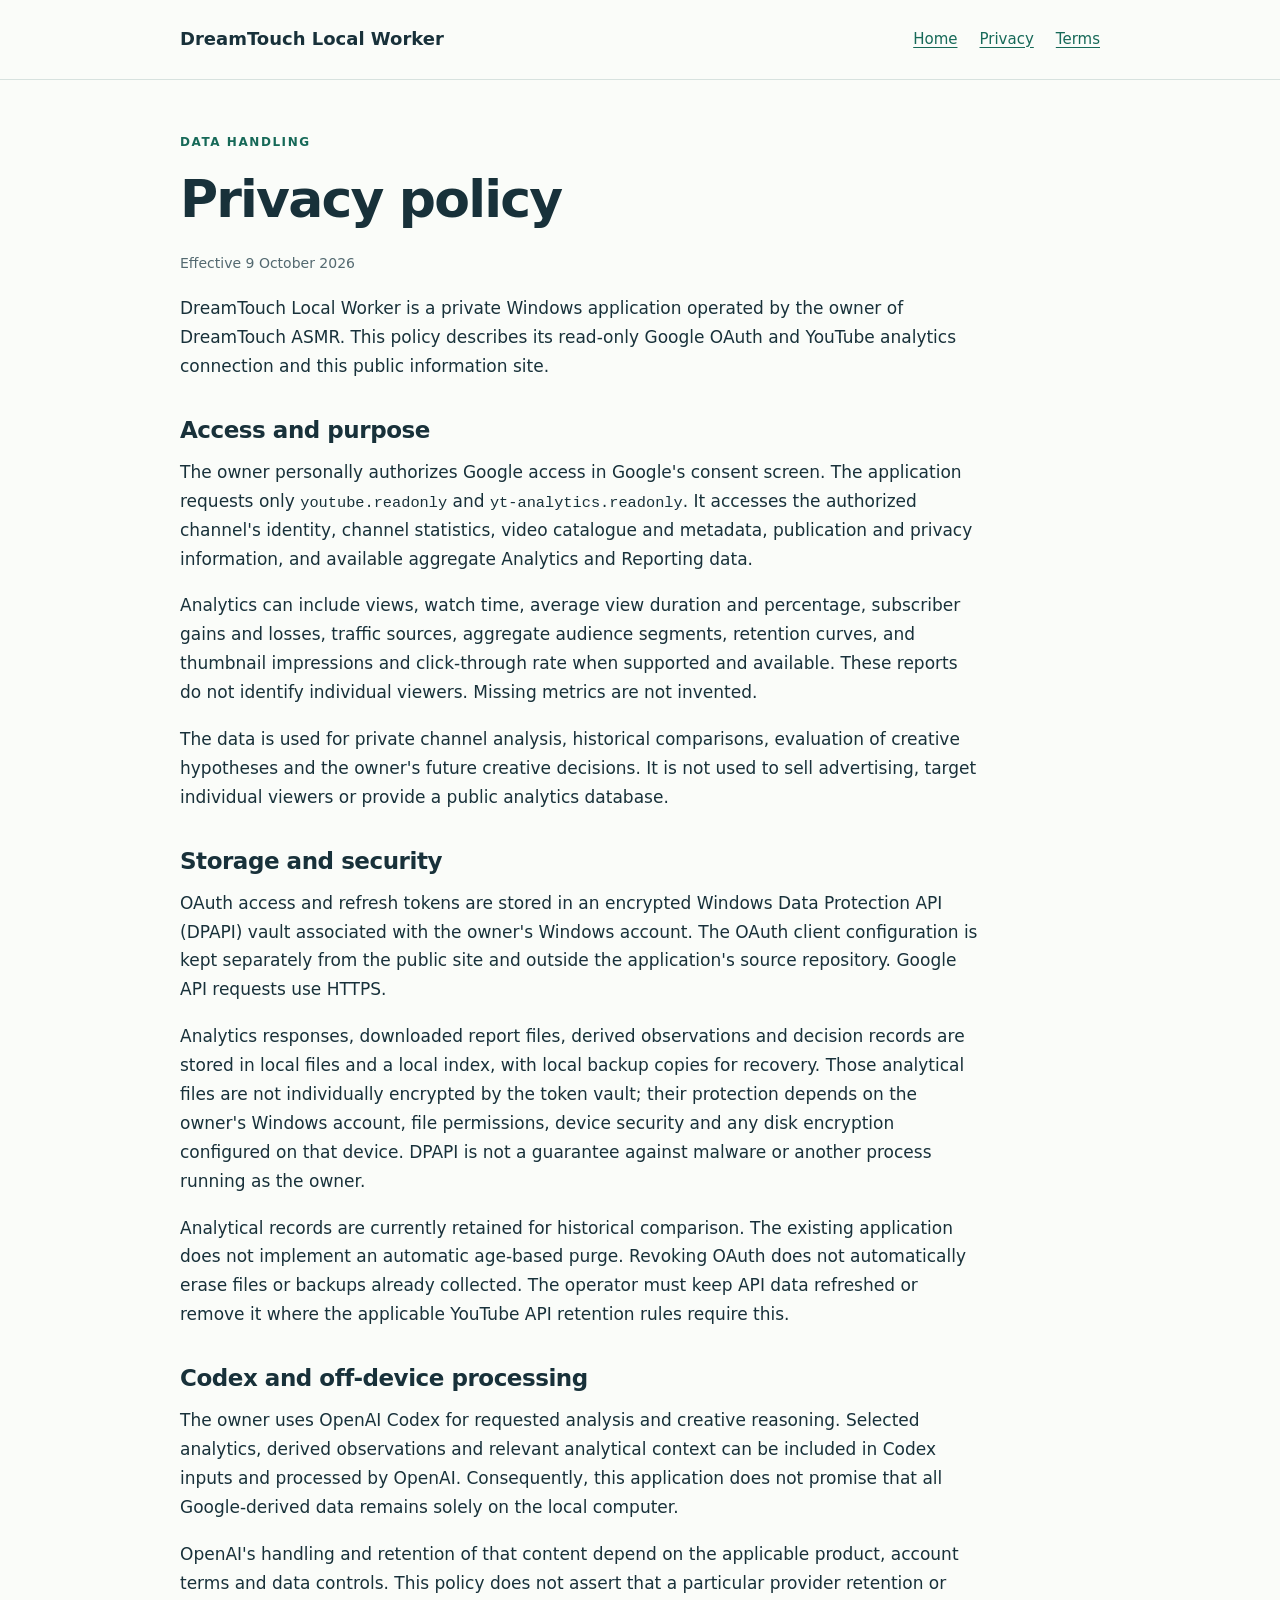
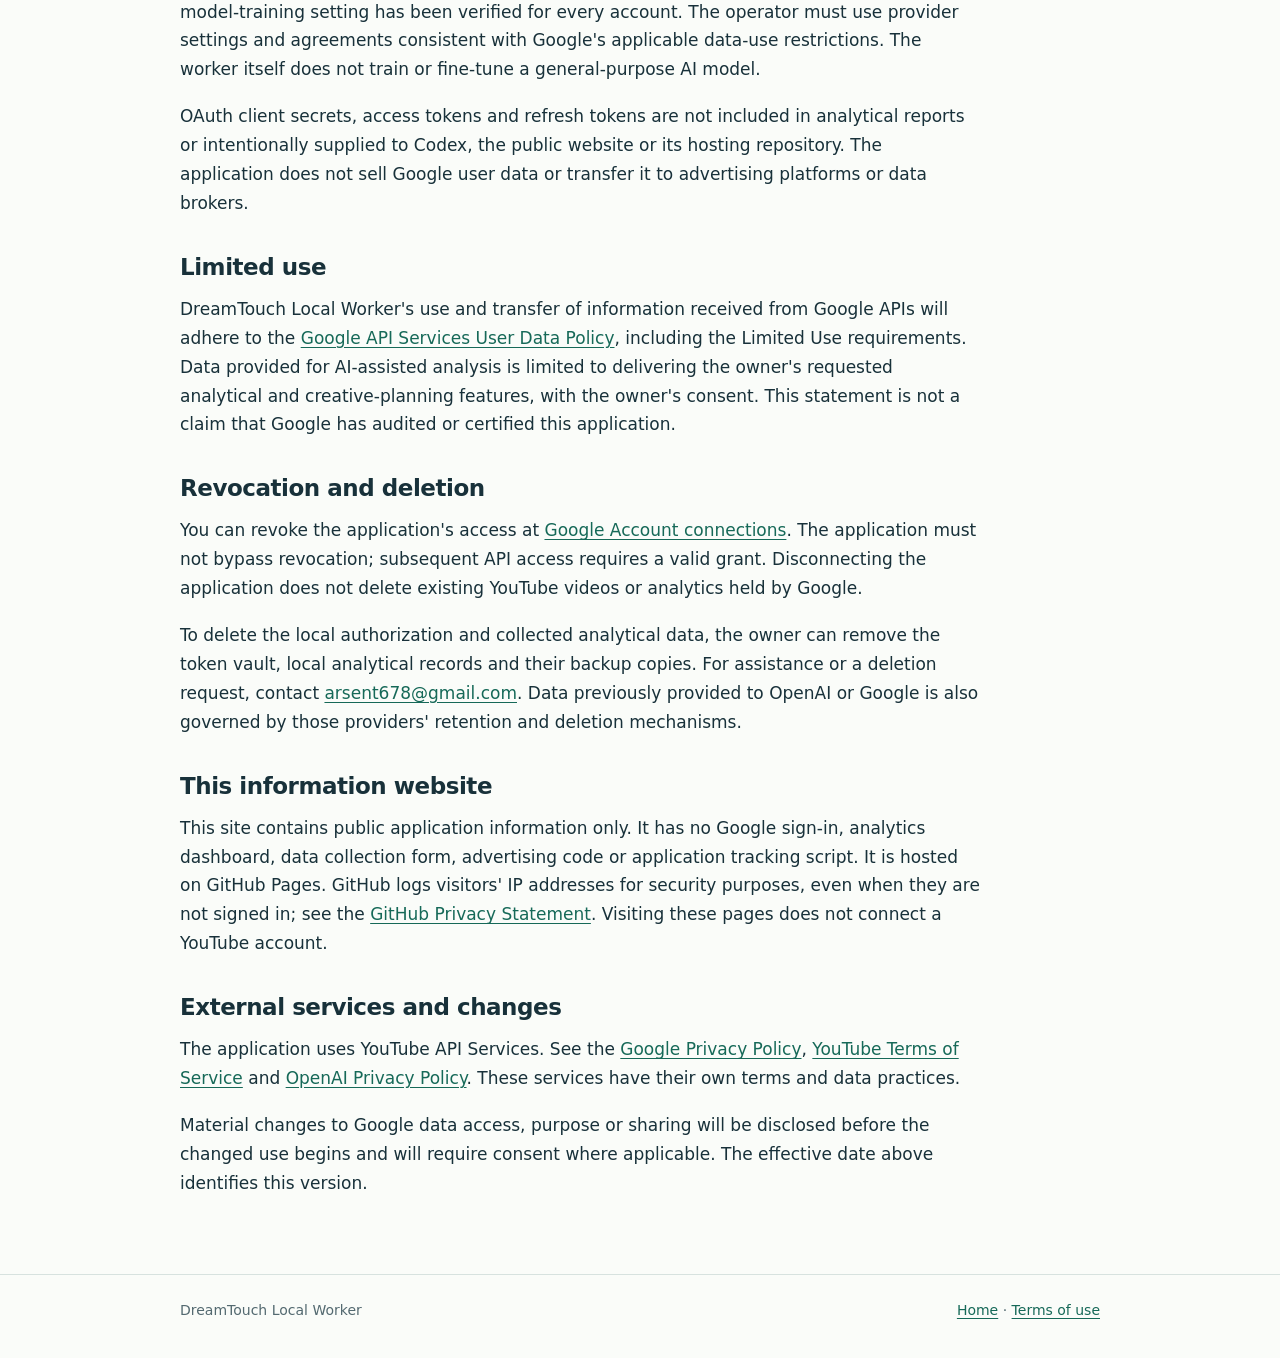
==== privacy.html @ a38a28b6 "Publish DreamTouch Local Worker information pages" ====
<!doctype html>
<html lang="en">
<head>
  <meta charset="utf-8"><meta name="viewport" content="width=device-width, initial-scale=1">
  <meta name="description" content="Privacy and data handling for the private DreamTouch Local Worker YouTube analytics connection.">
  <title>Privacy policy — DreamTouch Local Worker</title><link rel="stylesheet" href="styles.css">
</head>
<body>
<header><div class="wrap"><a class="brand" href="index.html">DreamTouch Local Worker</a><nav aria-label="Main navigation"><a href="index.html">Home</a><a href="privacy.html" aria-current="page">Privacy</a><a href="terms.html">Terms</a></nav></div></header>
<main class="wrap">
  <p class="eyebrow">Data handling</p><h1>Privacy policy</h1><p class="date">Effective 9 October 2026</p>
  <p>DreamTouch Local Worker is a private Windows application operated by the owner of DreamTouch ASMR. This policy describes its read-only Google OAuth and YouTube analytics connection and this public information site.</p>
  <h2>Access and purpose</h2>
  <p>The owner personally authorizes Google access in Google's consent screen. The application requests only <code>youtube.readonly</code> and <code>yt-analytics.readonly</code>. It accesses the authorized channel's identity, channel statistics, video catalogue and metadata, publication and privacy information, and available aggregate Analytics and Reporting data.</p>
  <p>Analytics can include views, watch time, average view duration and percentage, subscriber gains and losses, traffic sources, aggregate audience segments, retention curves, and thumbnail impressions and click-through rate when supported and available. These reports do not identify individual viewers. Missing metrics are not invented.</p>
  <p>The data is used for private channel analysis, historical comparisons, evaluation of creative hypotheses and the owner's future creative decisions. It is not used to sell advertising, target individual viewers or provide a public analytics database.</p>
  <h2>Storage and security</h2>
  <p>OAuth access and refresh tokens are stored in an encrypted Windows Data Protection API (DPAPI) vault associated with the owner's Windows account. The OAuth client configuration is kept separately from the public site and outside the application's source repository. Google API requests use HTTPS.</p>
  <p>Analytics responses, downloaded report files, derived observations and decision records are stored in local files and a local index, with local backup copies for recovery. Those analytical files are not individually encrypted by the token vault; their protection depends on the owner's Windows account, file permissions, device security and any disk encryption configured on that device. DPAPI is not a guarantee against malware or another process running as the owner.</p>
  <p>Analytical records are currently retained for historical comparison. The existing application does not implement an automatic age-based purge. Revoking OAuth does not automatically erase files or backups already collected. The operator must keep API data refreshed or remove it where the applicable YouTube API retention rules require this.</p>
  <h2>Codex and off-device processing</h2>
  <p>The owner uses OpenAI Codex for requested analysis and creative reasoning. Selected analytics, derived observations and relevant analytical context can be included in Codex inputs and processed by OpenAI. Consequently, this application does not promise that all Google-derived data remains solely on the local computer.</p>
  <p>OpenAI's handling and retention of that content depend on the applicable product, account terms and data controls. This policy does not assert that a particular provider retention or model-training setting has been verified for every account. The operator must use provider settings and agreements consistent with Google's applicable data-use restrictions. The worker itself does not train or fine-tune a general-purpose AI model.</p>
  <p>OAuth client secrets, access tokens and refresh tokens are not included in analytical reports or intentionally supplied to Codex, the public website or its hosting repository. The application does not sell Google user data or transfer it to advertising platforms or data brokers.</p>
  <h2>Limited use</h2>
  <p>DreamTouch Local Worker's use and transfer of information received from Google APIs will adhere to the <a href="https://developers.google.com/terms/api-services-user-data-policy">Google API Services User Data Policy</a>, including the Limited Use requirements. Data provided for AI-assisted analysis is limited to delivering the owner's requested analytical and creative-planning features, with the owner's consent. This statement is not a claim that Google has audited or certified this application.</p>
  <h2>Revocation and deletion</h2>
  <p>You can revoke the application's access at <a href="https://myaccount.google.com/connections">Google Account connections</a>. The application must not bypass revocation; subsequent API access requires a valid grant. Disconnecting the application does not delete existing YouTube videos or analytics held by Google.</p>
  <p>To delete the local authorization and collected analytical data, the owner can remove the token vault, local analytical records and their backup copies. For assistance or a deletion request, contact <a href="mailto:arsent678@gmail.com">arsent678@gmail.com</a>. Data previously provided to OpenAI or Google is also governed by those providers' retention and deletion mechanisms.</p>
  <h2>This information website</h2>
  <p>This site contains public application information only. It has no Google sign-in, analytics dashboard, data collection form, advertising code or application tracking script. It is hosted on GitHub Pages. GitHub logs visitors' IP addresses for security purposes, even when they are not signed in; see the <a href="https://docs.github.com/en/site-policy/privacy-policies/github-general-privacy-statement">GitHub Privacy Statement</a>. Visiting these pages does not connect a YouTube account.</p>
  <h2>External services and changes</h2>
  <p>The application uses YouTube API Services. See the <a href="https://policies.google.com/privacy">Google Privacy Policy</a>, <a href="https://www.youtube.com/t/terms">YouTube Terms of Service</a> and <a href="https://openai.com/policies/privacy-policy/">OpenAI Privacy Policy</a>. These services have their own terms and data practices.</p>
  <p>Material changes to Google data access, purpose or sharing will be disclosed before the changed use begins and will require consent where applicable. The effective date above identifies this version.</p>
</main>
<footer><div class="wrap"><span>DreamTouch Local Worker</span><span><a href="index.html">Home</a> · <a href="terms.html">Terms of use</a></span></div></footer>
</body>
</html>
---- styles.css ----
:root { color-scheme: light; --ink: #18313a; --muted: #536970; --line: #d7e2df; --accent: #166958; --paper: #fafcf9; }
* { box-sizing: border-box; }
body { margin: 0; background: var(--paper); color: var(--ink); font: 17px/1.7 system-ui, -apple-system, BlinkMacSystemFont, "Segoe UI", sans-serif; }
a { color: var(--accent); text-underline-offset: .2em; }
a:hover { color: #0b483c; }
a:focus-visible { outline: 3px solid #e0a04c; outline-offset: 4px; }
.wrap { width: min(920px, calc(100% - 44px)); margin: auto; }
header { border-bottom: 1px solid var(--line); padding: 24px 0; }
header .wrap { display: flex; flex-wrap: wrap; justify-content: space-between; align-items: center; gap: 16px; }
.brand { color: var(--ink); font-size: 18px; font-weight: 700; text-decoration: none; }
nav { display: flex; flex-wrap: wrap; gap: 22px; }
nav a { font-size: 15px; }
main { padding: 52px 0 58px; }
.eyebrow { color: var(--accent); font-size: 12px; font-weight: 700; letter-spacing: .13em; text-transform: uppercase; }
h1 { font-size: clamp(34px, 5vw, 52px); line-height: 1.12; letter-spacing: -.035em; margin: 14px 0 24px; max-width: 760px; }
h2 { font-size: 23px; line-height: 1.35; letter-spacing: -.02em; margin: 34px 0 12px; }
p { margin: 0 0 18px; max-width: 800px; }
.lead { font-size: 21px; line-height: 1.55; max-width: 760px; }
.note { padding: 22px 26px; border-left: 4px solid var(--accent); background: #edf4ef; margin: 30px 0; }
.note p:last-child { margin-bottom: 0; }
.facts { display: grid; grid-template-columns: 1fr 1fr; gap: 28px; margin: 34px 0; }
.facts section { border-top: 1px solid var(--line); padding-top: 16px; }
.facts h2 { margin: 0 0 10px; }
li { margin: 8px 0; }
code { font-size: .9em; overflow-wrap: anywhere; }
.date, footer { color: var(--muted); font-size: 14px; }
footer { border-top: 1px solid var(--line); padding: 24px 0 36px; }
footer .wrap { display: flex; flex-wrap: wrap; gap: 10px 24px; justify-content: space-between; }
@media (max-width: 600px) { .wrap { width: calc(100% - 32px); } main { padding-top: 34px; } .facts { grid-template-columns: 1fr; gap: 18px; } .lead { font-size: 19px; } }
@media print { body { background: white; font-size: 11pt; } header, footer { padding: 10px 0; } main { padding: 20px 0; } h1 { font-size: 28pt; } }
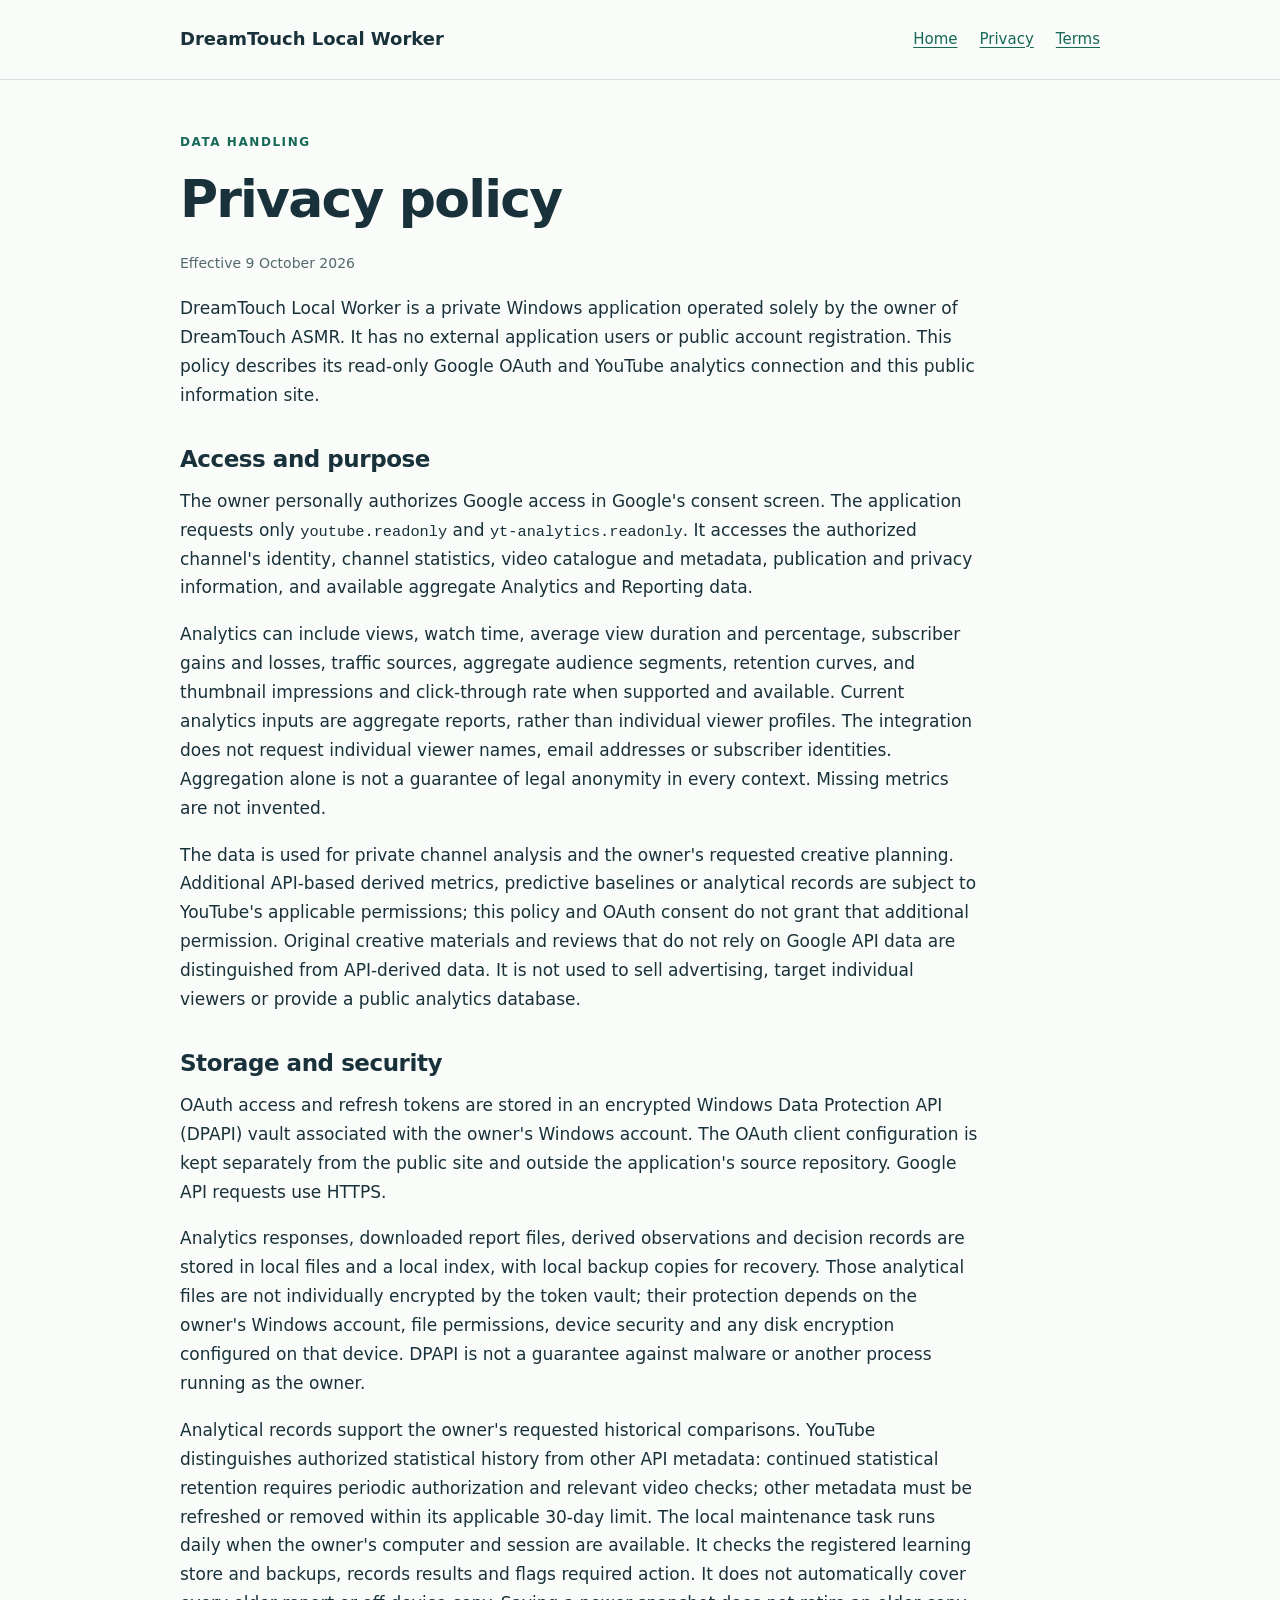
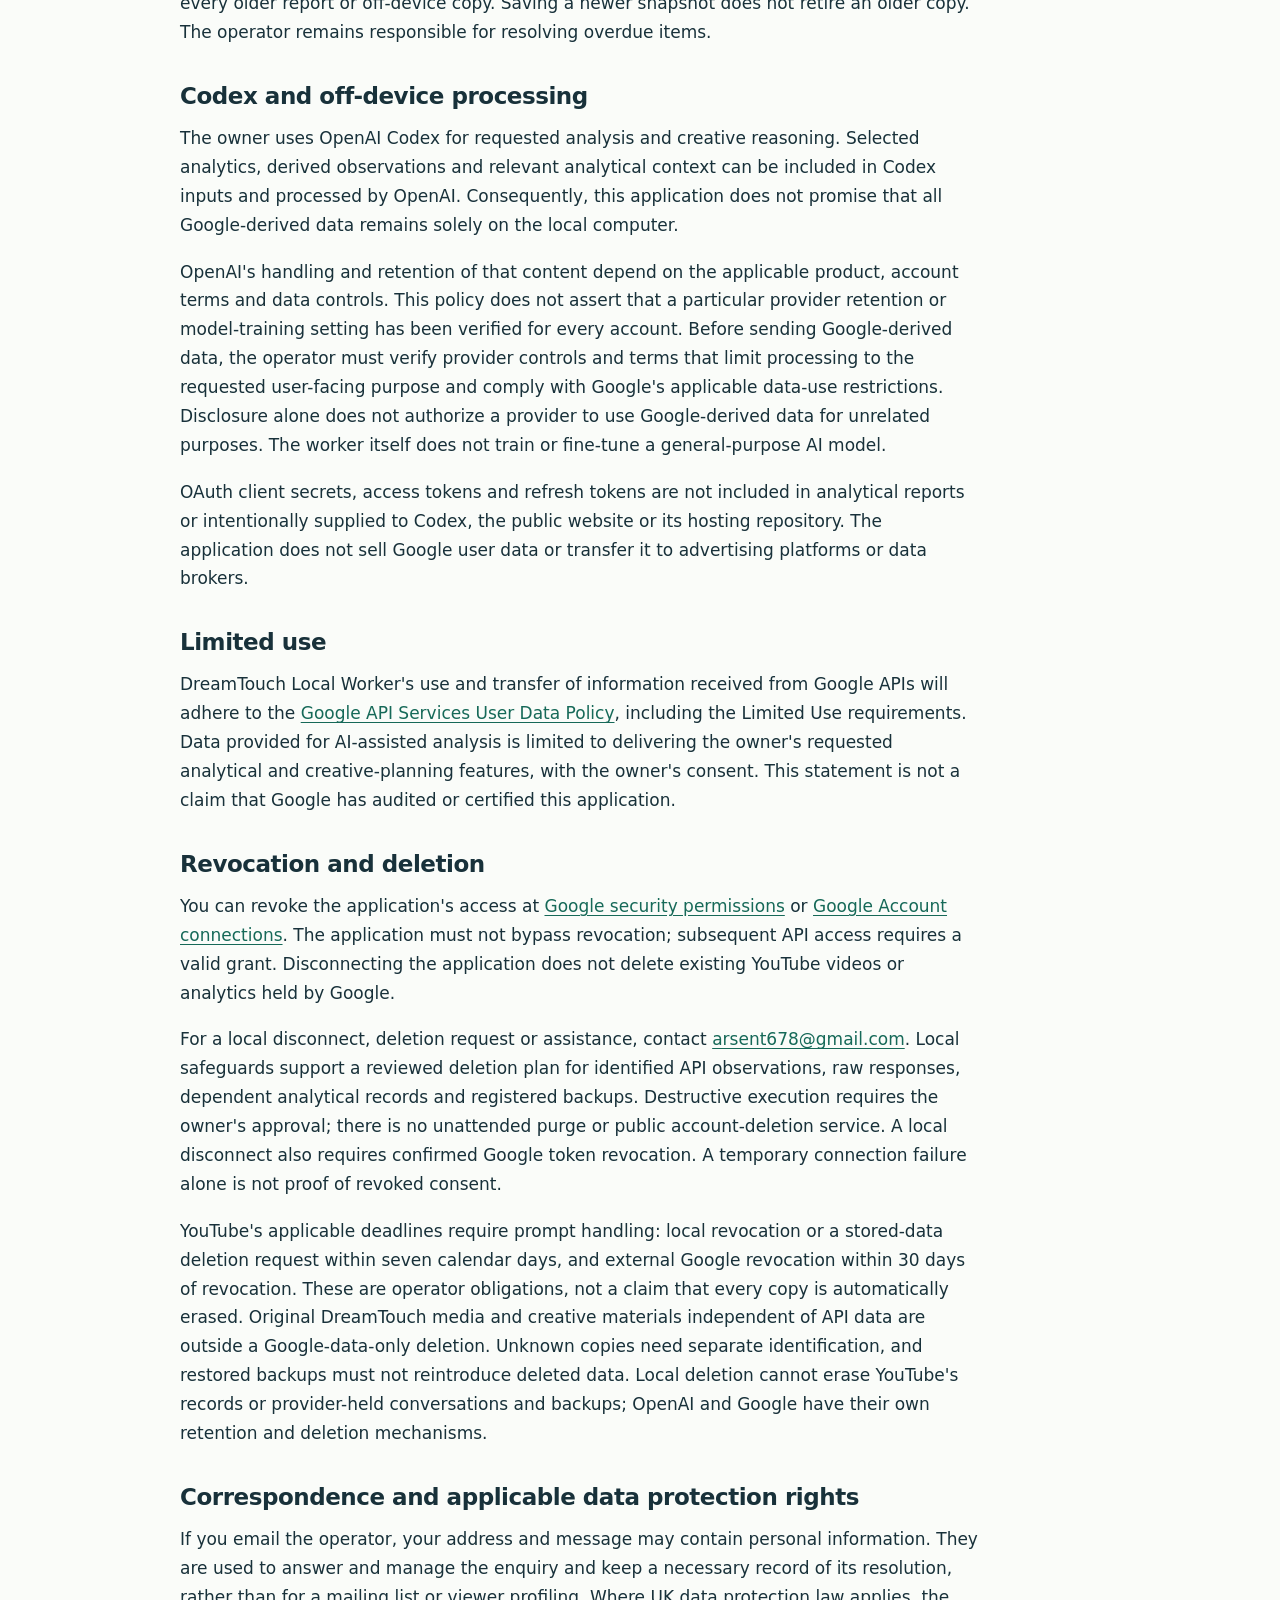
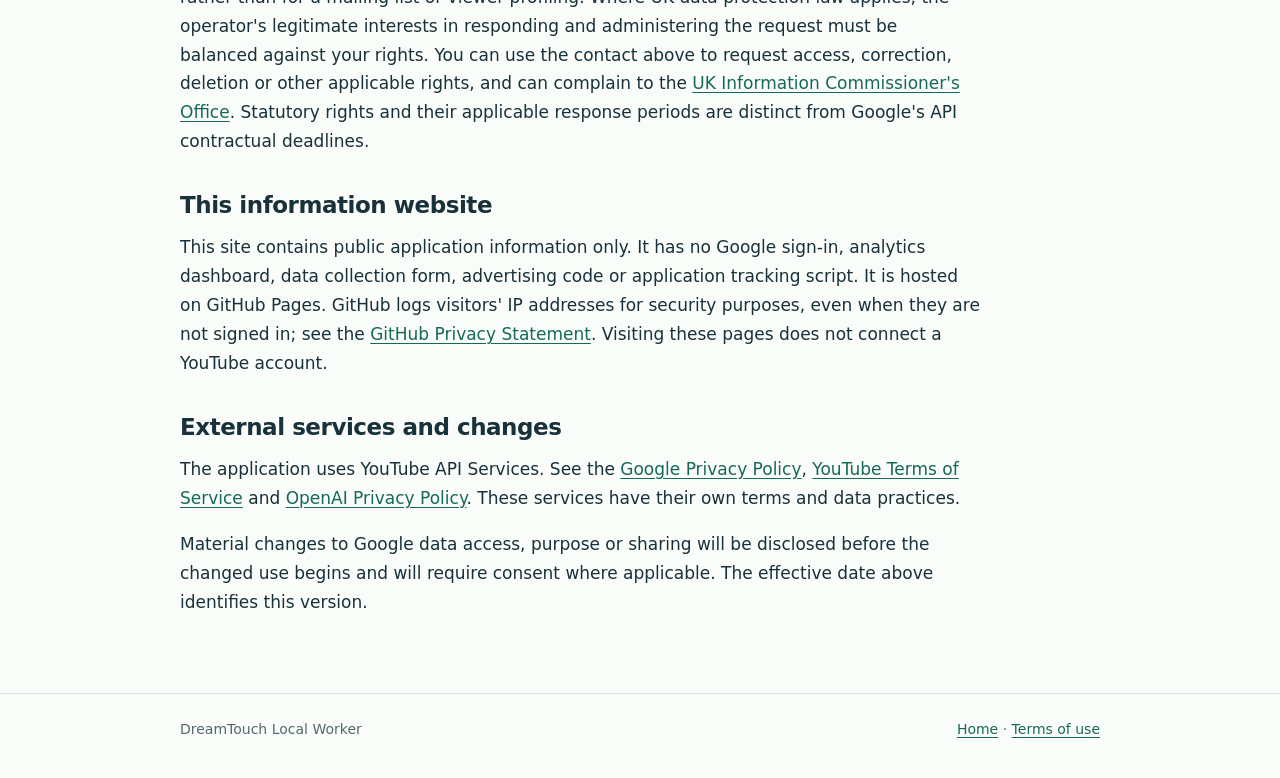
==== commit 3a38a3bd: "Update approved DreamTouch privacy policy and terms" ====
--- a/privacy.html
+++ b/privacy.html
@@ -1,38 +1,41 @@
-<!doctype html>
-<html lang="en">
-<head>
-  <meta charset="utf-8"><meta name="viewport" content="width=device-width, initial-scale=1">
-  <meta name="description" content="Privacy and data handling for the private DreamTouch Local Worker YouTube analytics connection.">
-  <title>Privacy policy — DreamTouch Local Worker</title><link rel="stylesheet" href="styles.css">
-</head>
-<body>
-<header><div class="wrap"><a class="brand" href="index.html">DreamTouch Local Worker</a><nav aria-label="Main navigation"><a href="index.html">Home</a><a href="privacy.html" aria-current="page">Privacy</a><a href="terms.html">Terms</a></nav></div></header>
-<main class="wrap">
-  <p class="eyebrow">Data handling</p><h1>Privacy policy</h1><p class="date">Effective 9 October 2026</p>
-  <p>DreamTouch Local Worker is a private Windows application operated by the owner of DreamTouch ASMR. This policy describes its read-only Google OAuth and YouTube analytics connection and this public information site.</p>
-  <h2>Access and purpose</h2>
-  <p>The owner personally authorizes Google access in Google's consent screen. The application requests only <code>youtube.readonly</code> and <code>yt-analytics.readonly</code>. It accesses the authorized channel's identity, channel statistics, video catalogue and metadata, publication and privacy information, and available aggregate Analytics and Reporting data.</p>
-  <p>Analytics can include views, watch time, average view duration and percentage, subscriber gains and losses, traffic sources, aggregate audience segments, retention curves, and thumbnail impressions and click-through rate when supported and available. These reports do not identify individual viewers. Missing metrics are not invented.</p>
-  <p>The data is used for private channel analysis, historical comparisons, evaluation of creative hypotheses and the owner's future creative decisions. It is not used to sell advertising, target individual viewers or provide a public analytics database.</p>
-  <h2>Storage and security</h2>
-  <p>OAuth access and refresh tokens are stored in an encrypted Windows Data Protection API (DPAPI) vault associated with the owner's Windows account. The OAuth client configuration is kept separately from the public site and outside the application's source repository. Google API requests use HTTPS.</p>
-  <p>Analytics responses, downloaded report files, derived observations and decision records are stored in local files and a local index, with local backup copies for recovery. Those analytical files are not individually encrypted by the token vault; their protection depends on the owner's Windows account, file permissions, device security and any disk encryption configured on that device. DPAPI is not a guarantee against malware or another process running as the owner.</p>
-  <p>Analytical records are currently retained for historical comparison. The existing application does not implement an automatic age-based purge. Revoking OAuth does not automatically erase files or backups already collected. The operator must keep API data refreshed or remove it where the applicable YouTube API retention rules require this.</p>
-  <h2>Codex and off-device processing</h2>
-  <p>The owner uses OpenAI Codex for requested analysis and creative reasoning. Selected analytics, derived observations and relevant analytical context can be included in Codex inputs and processed by OpenAI. Consequently, this application does not promise that all Google-derived data remains solely on the local computer.</p>
-  <p>OpenAI's handling and retention of that content depend on the applicable product, account terms and data controls. This policy does not assert that a particular provider retention or model-training setting has been verified for every account. The operator must use provider settings and agreements consistent with Google's applicable data-use restrictions. The worker itself does not train or fine-tune a general-purpose AI model.</p>
-  <p>OAuth client secrets, access tokens and refresh tokens are not included in analytical reports or intentionally supplied to Codex, the public website or its hosting repository. The application does not sell Google user data or transfer it to advertising platforms or data brokers.</p>
-  <h2>Limited use</h2>
-  <p>DreamTouch Local Worker's use and transfer of information received from Google APIs will adhere to the <a href="https://developers.google.com/terms/api-services-user-data-policy">Google API Services User Data Policy</a>, including the Limited Use requirements. Data provided for AI-assisted analysis is limited to delivering the owner's requested analytical and creative-planning features, with the owner's consent. This statement is not a claim that Google has audited or certified this application.</p>
-  <h2>Revocation and deletion</h2>
-  <p>You can revoke the application's access at <a href="https://myaccount.google.com/connections">Google Account connections</a>. The application must not bypass revocation; subsequent API access requires a valid grant. Disconnecting the application does not delete existing YouTube videos or analytics held by Google.</p>
-  <p>To delete the local authorization and collected analytical data, the owner can remove the token vault, local analytical records and their backup copies. For assistance or a deletion request, contact <a href="mailto:arsent678@gmail.com">arsent678@gmail.com</a>. Data previously provided to OpenAI or Google is also governed by those providers' retention and deletion mechanisms.</p>
-  <h2>This information website</h2>
-  <p>This site contains public application information only. It has no Google sign-in, analytics dashboard, data collection form, advertising code or application tracking script. It is hosted on GitHub Pages. GitHub logs visitors' IP addresses for security purposes, even when they are not signed in; see the <a href="https://docs.github.com/en/site-policy/privacy-policies/github-general-privacy-statement">GitHub Privacy Statement</a>. Visiting these pages does not connect a YouTube account.</p>
-  <h2>External services and changes</h2>
-  <p>The application uses YouTube API Services. See the <a href="https://policies.google.com/privacy">Google Privacy Policy</a>, <a href="https://www.youtube.com/t/terms">YouTube Terms of Service</a> and <a href="https://openai.com/policies/privacy-policy/">OpenAI Privacy Policy</a>. These services have their own terms and data practices.</p>
-  <p>Material changes to Google data access, purpose or sharing will be disclosed before the changed use begins and will require consent where applicable. The effective date above identifies this version.</p>
-</main>
-<footer><div class="wrap"><span>DreamTouch Local Worker</span><span><a href="index.html">Home</a> · <a href="terms.html">Terms of use</a></span></div></footer>
-</body>
-</html>
+<!doctype html>
+<html lang="en">
+<head>
+  <meta charset="utf-8"><meta name="viewport" content="width=device-width, initial-scale=1">
+  <meta name="description" content="Privacy and data handling for the private DreamTouch Local Worker YouTube analytics connection.">
+  <title>Privacy policy — DreamTouch Local Worker</title><link rel="stylesheet" href="styles.css">
+</head>
+<body>
+<header><div class="wrap"><a class="brand" href="index.html">DreamTouch Local Worker</a><nav aria-label="Main navigation"><a href="index.html">Home</a><a href="privacy.html" aria-current="page">Privacy</a><a href="terms.html">Terms</a></nav></div></header>
+<main class="wrap">
+  <p class="eyebrow">Data handling</p><h1>Privacy policy</h1><p class="date">Effective 9 October 2026</p>
+  <p>DreamTouch Local Worker is a private Windows application operated solely by the owner of DreamTouch ASMR. It has no external application users or public account registration. This policy describes its read-only Google OAuth and YouTube analytics connection and this public information site.</p>
+  <h2>Access and purpose</h2>
+  <p>The owner personally authorizes Google access in Google's consent screen. The application requests only <code>youtube.readonly</code> and <code>yt-analytics.readonly</code>. It accesses the authorized channel's identity, channel statistics, video catalogue and metadata, publication and privacy information, and available aggregate Analytics and Reporting data.</p>
+  <p>Analytics can include views, watch time, average view duration and percentage, subscriber gains and losses, traffic sources, aggregate audience segments, retention curves, and thumbnail impressions and click-through rate when supported and available. Current analytics inputs are aggregate reports, rather than individual viewer profiles. The integration does not request individual viewer names, email addresses or subscriber identities. Aggregation alone is not a guarantee of legal anonymity in every context. Missing metrics are not invented.</p>
+  <p>The data is used for private channel analysis and the owner's requested creative planning. Additional API-based derived metrics, predictive baselines or analytical records are subject to YouTube's applicable permissions; this policy and OAuth consent do not grant that additional permission. Original creative materials and reviews that do not rely on Google API data are distinguished from API-derived data. It is not used to sell advertising, target individual viewers or provide a public analytics database.</p>
+  <h2>Storage and security</h2>
+  <p>OAuth access and refresh tokens are stored in an encrypted Windows Data Protection API (DPAPI) vault associated with the owner's Windows account. The OAuth client configuration is kept separately from the public site and outside the application's source repository. Google API requests use HTTPS.</p>
+  <p>Analytics responses, downloaded report files, derived observations and decision records are stored in local files and a local index, with local backup copies for recovery. Those analytical files are not individually encrypted by the token vault; their protection depends on the owner's Windows account, file permissions, device security and any disk encryption configured on that device. DPAPI is not a guarantee against malware or another process running as the owner.</p>
+  <p>Analytical records support the owner's requested historical comparisons. YouTube distinguishes authorized statistical history from other API metadata: continued statistical retention requires periodic authorization and relevant video checks; other metadata must be refreshed or removed within its applicable 30-day limit. The local maintenance task runs daily when the owner's computer and session are available. It checks the registered learning store and backups, records results and flags required action. It does not automatically cover every older report or off-device copy. Saving a newer snapshot does not retire an older copy. The operator remains responsible for resolving overdue items.</p>
+  <h2>Codex and off-device processing</h2>
+  <p>The owner uses OpenAI Codex for requested analysis and creative reasoning. Selected analytics, derived observations and relevant analytical context can be included in Codex inputs and processed by OpenAI. Consequently, this application does not promise that all Google-derived data remains solely on the local computer.</p>
+  <p>OpenAI's handling and retention of that content depend on the applicable product, account terms and data controls. This policy does not assert that a particular provider retention or model-training setting has been verified for every account. Before sending Google-derived data, the operator must verify provider controls and terms that limit processing to the requested user-facing purpose and comply with Google's applicable data-use restrictions. Disclosure alone does not authorize a provider to use Google-derived data for unrelated purposes. The worker itself does not train or fine-tune a general-purpose AI model.</p>
+  <p>OAuth client secrets, access tokens and refresh tokens are not included in analytical reports or intentionally supplied to Codex, the public website or its hosting repository. The application does not sell Google user data or transfer it to advertising platforms or data brokers.</p>
+  <h2>Limited use</h2>
+  <p>DreamTouch Local Worker's use and transfer of information received from Google APIs will adhere to the <a href="https://developers.google.com/terms/api-services-user-data-policy">Google API Services User Data Policy</a>, including the Limited Use requirements. Data provided for AI-assisted analysis is limited to delivering the owner's requested analytical and creative-planning features, with the owner's consent. This statement is not a claim that Google has audited or certified this application.</p>
+  <h2>Revocation and deletion</h2>
+  <p>You can revoke the application's access at <a href="https://security.google.com/settings/security/permissions">Google security permissions</a> or <a href="https://myaccount.google.com/connections">Google Account connections</a>. The application must not bypass revocation; subsequent API access requires a valid grant. Disconnecting the application does not delete existing YouTube videos or analytics held by Google.</p>
+  <p>For a local disconnect, deletion request or assistance, contact <a href="mailto:arsent678@gmail.com">arsent678@gmail.com</a>. Local safeguards support a reviewed deletion plan for identified API observations, raw responses, dependent analytical records and registered backups. Destructive execution requires the owner's approval; there is no unattended purge or public account-deletion service. A local disconnect also requires confirmed Google token revocation. A temporary connection failure alone is not proof of revoked consent.</p>
+  <p>YouTube's applicable deadlines require prompt handling: local revocation or a stored-data deletion request within seven calendar days, and external Google revocation within 30 days of revocation. These are operator obligations, not a claim that every copy is automatically erased. Original DreamTouch media and creative materials independent of API data are outside a Google-data-only deletion. Unknown copies need separate identification, and restored backups must not reintroduce deleted data. Local deletion cannot erase YouTube's records or provider-held conversations and backups; OpenAI and Google have their own retention and deletion mechanisms.</p>
+  <h2>Correspondence and applicable data protection rights</h2>
+  <p>If you email the operator, your address and message may contain personal information. They are used to answer and manage the enquiry and keep a necessary record of its resolution, rather than for a mailing list or viewer profiling. Where UK data protection law applies, the operator's legitimate interests in responding and administering the request must be balanced against your rights. You can use the contact above to request access, correction, deletion or other applicable rights, and can complain to the <a href="https://ico.org.uk/make-a-complaint/">UK Information Commissioner's Office</a>. Statutory rights and their applicable response periods are distinct from Google's API contractual deadlines.</p>
+  <h2>This information website</h2>
+  <p>This site contains public application information only. It has no Google sign-in, analytics dashboard, data collection form, advertising code or application tracking script. It is hosted on GitHub Pages. GitHub logs visitors' IP addresses for security purposes, even when they are not signed in; see the <a href="https://docs.github.com/en/site-policy/privacy-policies/github-general-privacy-statement">GitHub Privacy Statement</a>. Visiting these pages does not connect a YouTube account.</p>
+  <h2>External services and changes</h2>
+  <p>The application uses YouTube API Services. See the <a href="https://policies.google.com/privacy">Google Privacy Policy</a>, <a href="https://www.youtube.com/t/terms">YouTube Terms of Service</a> and <a href="https://openai.com/policies/privacy-policy/">OpenAI Privacy Policy</a>. These services have their own terms and data practices.</p>
+  <p>Material changes to Google data access, purpose or sharing will be disclosed before the changed use begins and will require consent where applicable. The effective date above identifies this version.</p>
+</main>
+<footer><div class="wrap"><span>DreamTouch Local Worker</span><span><a href="index.html">Home</a> · <a href="terms.html">Terms of use</a></span></div></footer>
+</body>
+</html>
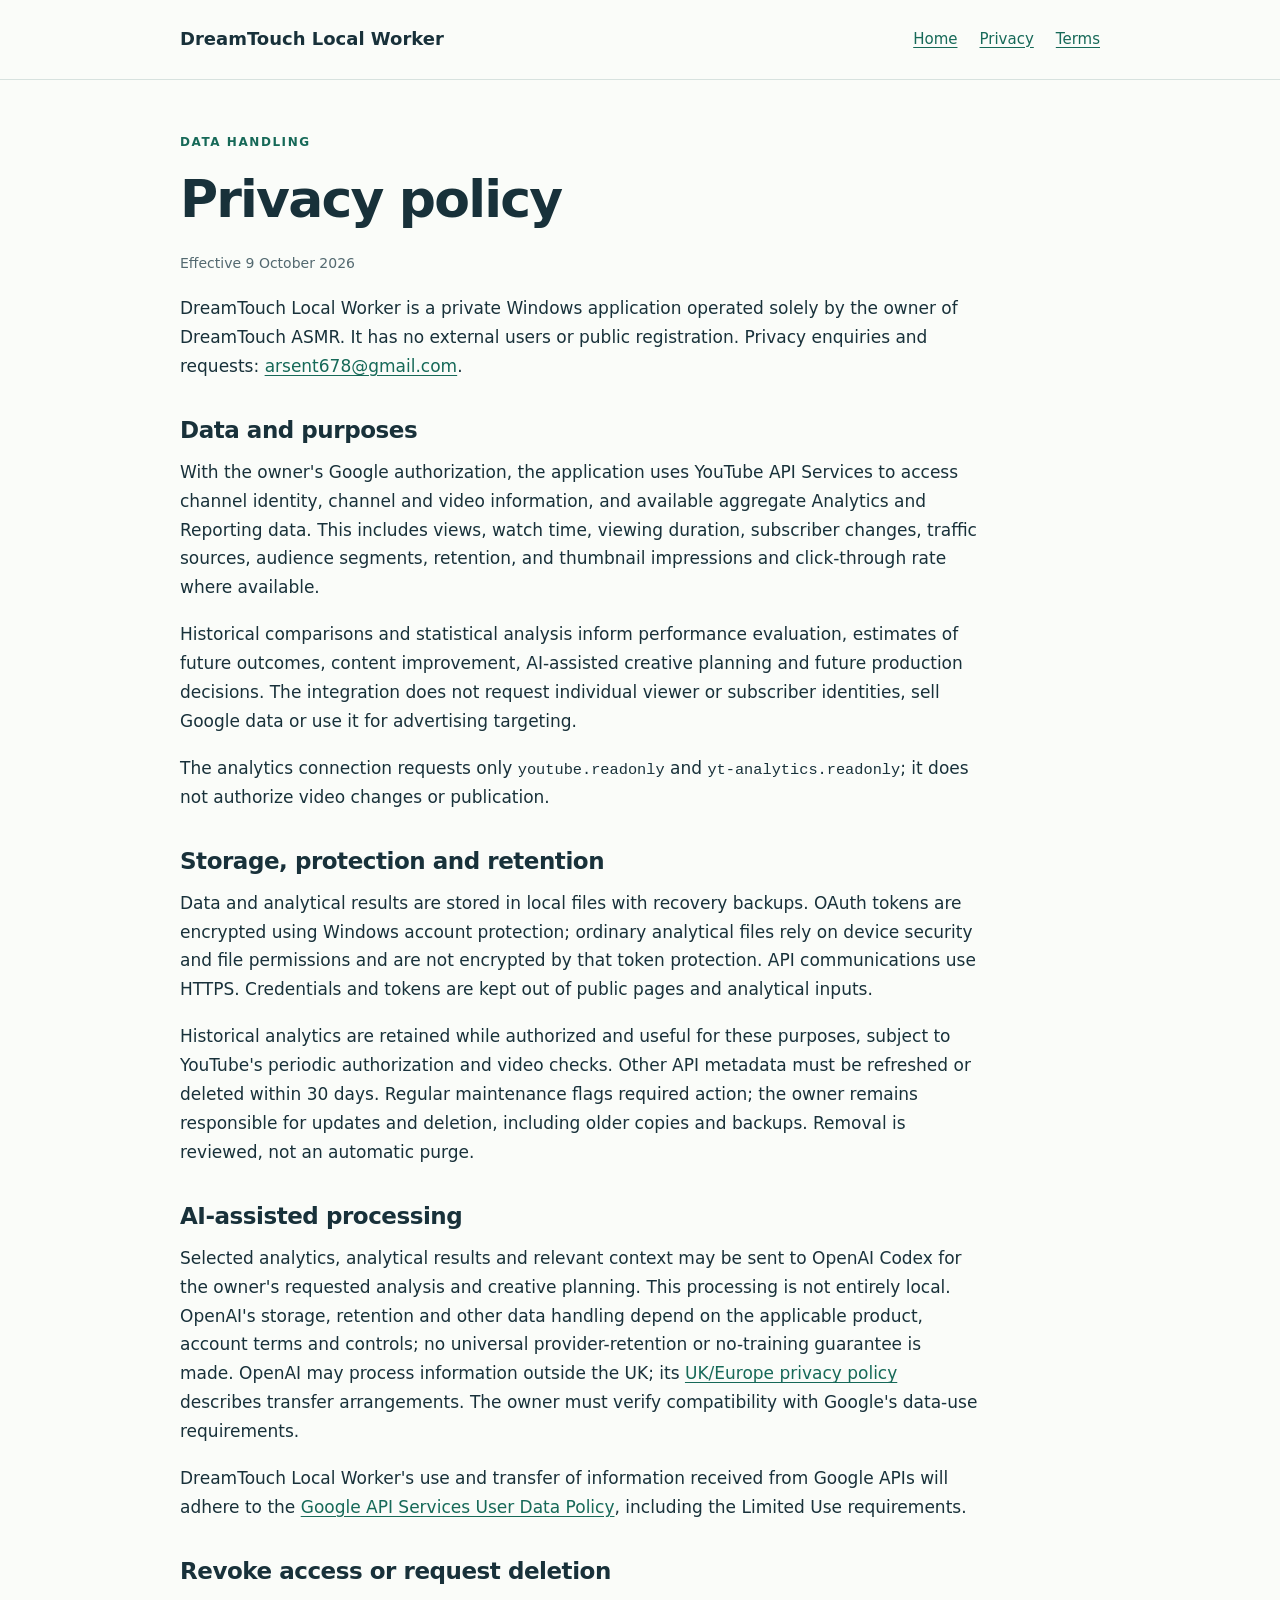
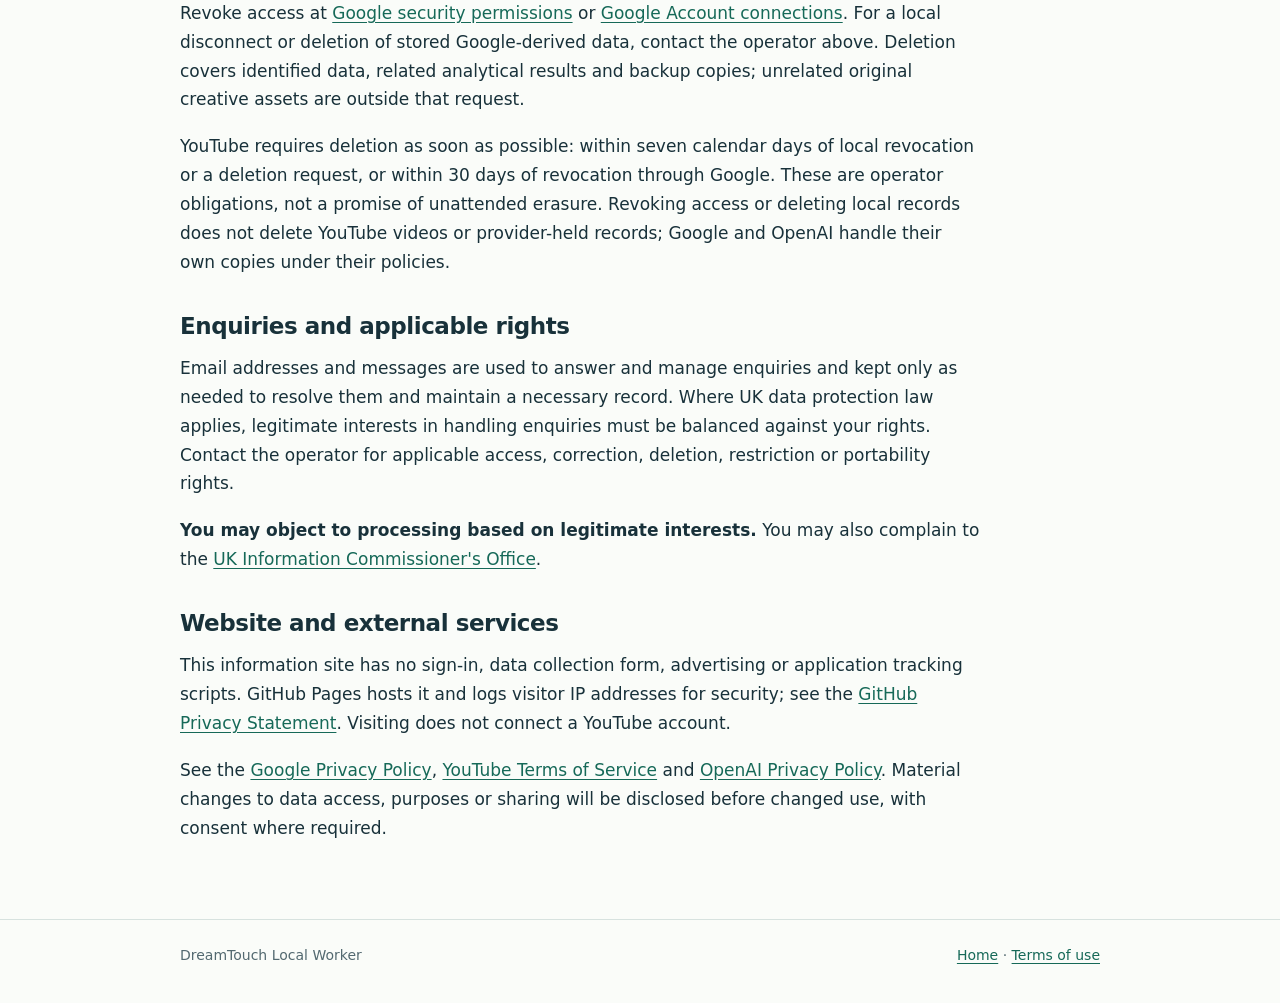
==== commit 174cf39f: "Simplify approved DreamTouch public website text Replace Home, Privacy and Terms with the owner-appr" ====
--- a/privacy.html
+++ b/privacy.html
@@ -1,41 +1,35 @@
-<!doctype html>
-<html lang="en">
-<head>
-  <meta charset="utf-8"><meta name="viewport" content="width=device-width, initial-scale=1">
-  <meta name="description" content="Privacy and data handling for the private DreamTouch Local Worker YouTube analytics connection.">
-  <title>Privacy policy — DreamTouch Local Worker</title><link rel="stylesheet" href="styles.css">
-</head>
-<body>
-<header><div class="wrap"><a class="brand" href="index.html">DreamTouch Local Worker</a><nav aria-label="Main navigation"><a href="index.html">Home</a><a href="privacy.html" aria-current="page">Privacy</a><a href="terms.html">Terms</a></nav></div></header>
-<main class="wrap">
-  <p class="eyebrow">Data handling</p><h1>Privacy policy</h1><p class="date">Effective 9 October 2026</p>
-  <p>DreamTouch Local Worker is a private Windows application operated solely by the owner of DreamTouch ASMR. It has no external application users or public account registration. This policy describes its read-only Google OAuth and YouTube analytics connection and this public information site.</p>
-  <h2>Access and purpose</h2>
-  <p>The owner personally authorizes Google access in Google's consent screen. The application requests only <code>youtube.readonly</code> and <code>yt-analytics.readonly</code>. It accesses the authorized channel's identity, channel statistics, video catalogue and metadata, publication and privacy information, and available aggregate Analytics and Reporting data.</p>
-  <p>Analytics can include views, watch time, average view duration and percentage, subscriber gains and losses, traffic sources, aggregate audience segments, retention curves, and thumbnail impressions and click-through rate when supported and available. Current analytics inputs are aggregate reports, rather than individual viewer profiles. The integration does not request individual viewer names, email addresses or subscriber identities. Aggregation alone is not a guarantee of legal anonymity in every context. Missing metrics are not invented.</p>
-  <p>The data is used for private channel analysis and the owner's requested creative planning. Additional API-based derived metrics, predictive baselines or analytical records are subject to YouTube's applicable permissions; this policy and OAuth consent do not grant that additional permission. Original creative materials and reviews that do not rely on Google API data are distinguished from API-derived data. It is not used to sell advertising, target individual viewers or provide a public analytics database.</p>
-  <h2>Storage and security</h2>
-  <p>OAuth access and refresh tokens are stored in an encrypted Windows Data Protection API (DPAPI) vault associated with the owner's Windows account. The OAuth client configuration is kept separately from the public site and outside the application's source repository. Google API requests use HTTPS.</p>
-  <p>Analytics responses, downloaded report files, derived observations and decision records are stored in local files and a local index, with local backup copies for recovery. Those analytical files are not individually encrypted by the token vault; their protection depends on the owner's Windows account, file permissions, device security and any disk encryption configured on that device. DPAPI is not a guarantee against malware or another process running as the owner.</p>
-  <p>Analytical records support the owner's requested historical comparisons. YouTube distinguishes authorized statistical history from other API metadata: continued statistical retention requires periodic authorization and relevant video checks; other metadata must be refreshed or removed within its applicable 30-day limit. The local maintenance task runs daily when the owner's computer and session are available. It checks the registered learning store and backups, records results and flags required action. It does not automatically cover every older report or off-device copy. Saving a newer snapshot does not retire an older copy. The operator remains responsible for resolving overdue items.</p>
-  <h2>Codex and off-device processing</h2>
-  <p>The owner uses OpenAI Codex for requested analysis and creative reasoning. Selected analytics, derived observations and relevant analytical context can be included in Codex inputs and processed by OpenAI. Consequently, this application does not promise that all Google-derived data remains solely on the local computer.</p>
-  <p>OpenAI's handling and retention of that content depend on the applicable product, account terms and data controls. This policy does not assert that a particular provider retention or model-training setting has been verified for every account. Before sending Google-derived data, the operator must verify provider controls and terms that limit processing to the requested user-facing purpose and comply with Google's applicable data-use restrictions. Disclosure alone does not authorize a provider to use Google-derived data for unrelated purposes. The worker itself does not train or fine-tune a general-purpose AI model.</p>
-  <p>OAuth client secrets, access tokens and refresh tokens are not included in analytical reports or intentionally supplied to Codex, the public website or its hosting repository. The application does not sell Google user data or transfer it to advertising platforms or data brokers.</p>
-  <h2>Limited use</h2>
-  <p>DreamTouch Local Worker's use and transfer of information received from Google APIs will adhere to the <a href="https://developers.google.com/terms/api-services-user-data-policy">Google API Services User Data Policy</a>, including the Limited Use requirements. Data provided for AI-assisted analysis is limited to delivering the owner's requested analytical and creative-planning features, with the owner's consent. This statement is not a claim that Google has audited or certified this application.</p>
-  <h2>Revocation and deletion</h2>
-  <p>You can revoke the application's access at <a href="https://security.google.com/settings/security/permissions">Google security permissions</a> or <a href="https://myaccount.google.com/connections">Google Account connections</a>. The application must not bypass revocation; subsequent API access requires a valid grant. Disconnecting the application does not delete existing YouTube videos or analytics held by Google.</p>
-  <p>For a local disconnect, deletion request or assistance, contact <a href="mailto:arsent678@gmail.com">arsent678@gmail.com</a>. Local safeguards support a reviewed deletion plan for identified API observations, raw responses, dependent analytical records and registered backups. Destructive execution requires the owner's approval; there is no unattended purge or public account-deletion service. A local disconnect also requires confirmed Google token revocation. A temporary connection failure alone is not proof of revoked consent.</p>
-  <p>YouTube's applicable deadlines require prompt handling: local revocation or a stored-data deletion request within seven calendar days, and external Google revocation within 30 days of revocation. These are operator obligations, not a claim that every copy is automatically erased. Original DreamTouch media and creative materials independent of API data are outside a Google-data-only deletion. Unknown copies need separate identification, and restored backups must not reintroduce deleted data. Local deletion cannot erase YouTube's records or provider-held conversations and backups; OpenAI and Google have their own retention and deletion mechanisms.</p>
-  <h2>Correspondence and applicable data protection rights</h2>
-  <p>If you email the operator, your address and message may contain personal information. They are used to answer and manage the enquiry and keep a necessary record of its resolution, rather than for a mailing list or viewer profiling. Where UK data protection law applies, the operator's legitimate interests in responding and administering the request must be balanced against your rights. You can use the contact above to request access, correction, deletion or other applicable rights, and can complain to the <a href="https://ico.org.uk/make-a-complaint/">UK Information Commissioner's Office</a>. Statutory rights and their applicable response periods are distinct from Google's API contractual deadlines.</p>
-  <h2>This information website</h2>
-  <p>This site contains public application information only. It has no Google sign-in, analytics dashboard, data collection form, advertising code or application tracking script. It is hosted on GitHub Pages. GitHub logs visitors' IP addresses for security purposes, even when they are not signed in; see the <a href="https://docs.github.com/en/site-policy/privacy-policies/github-general-privacy-statement">GitHub Privacy Statement</a>. Visiting these pages does not connect a YouTube account.</p>
-  <h2>External services and changes</h2>
-  <p>The application uses YouTube API Services. See the <a href="https://policies.google.com/privacy">Google Privacy Policy</a>, <a href="https://www.youtube.com/t/terms">YouTube Terms of Service</a> and <a href="https://openai.com/policies/privacy-policy/">OpenAI Privacy Policy</a>. These services have their own terms and data practices.</p>
-  <p>Material changes to Google data access, purpose or sharing will be disclosed before the changed use begins and will require consent where applicable. The effective date above identifies this version.</p>
-</main>
-<footer><div class="wrap"><span>DreamTouch Local Worker</span><span><a href="index.html">Home</a> · <a href="terms.html">Terms of use</a></span></div></footer>
-</body>
-</html>
+<!doctype html>
+<html lang="en">
+<head>
+  <meta charset="utf-8"><meta name="viewport" content="width=device-width, initial-scale=1">
+  <meta name="description" content="How DreamTouch Local Worker accesses, uses, protects and handles YouTube data, including Codex processing, retention and access revocation.">
+  <title>Privacy policy — DreamTouch Local Worker</title><link rel="stylesheet" href="styles.css">
+</head>
+<body>
+<header><div class="wrap"><a class="brand" href="index.html">DreamTouch Local Worker</a><nav aria-label="Main navigation"><a href="index.html">Home</a><a href="privacy.html" aria-current="page">Privacy</a><a href="terms.html">Terms</a></nav></div></header>
+<main class="wrap">
+  <p class="eyebrow">Data handling</p><h1>Privacy policy</h1><p class="date">Effective 9 October 2026</p>
+  <p>DreamTouch Local Worker is a private Windows application operated solely by the owner of DreamTouch ASMR. It has no external users or public registration. Privacy enquiries and requests: <a href="mailto:arsent678@gmail.com">arsent678@gmail.com</a>.</p>
+  <h2>Data and purposes</h2>
+  <p>With the owner's Google authorization, the application uses YouTube API Services to access channel identity, channel and video information, and available aggregate Analytics and Reporting data. This includes views, watch time, viewing duration, subscriber changes, traffic sources, audience segments, retention, and thumbnail impressions and click-through rate where available.</p>
+  <p>Historical comparisons and statistical analysis inform performance evaluation, estimates of future outcomes, content improvement, AI-assisted creative planning and future production decisions. The integration does not request individual viewer or subscriber identities, sell Google data or use it for advertising targeting.</p>
+  <p>The analytics connection requests only <code>youtube.readonly</code> and <code>yt-analytics.readonly</code>; it does not authorize video changes or publication.</p>
+  <h2>Storage, protection and retention</h2>
+  <p>Data and analytical results are stored in local files with recovery backups. OAuth tokens are encrypted using Windows account protection; ordinary analytical files rely on device security and file permissions and are not encrypted by that token protection. API communications use HTTPS. Credentials and tokens are kept out of public pages and analytical inputs.</p>
+  <p>Historical analytics are retained while authorized and useful for these purposes, subject to YouTube's periodic authorization and video checks. Other API metadata must be refreshed or deleted within 30 days. Regular maintenance flags required action; the owner remains responsible for updates and deletion, including older copies and backups. Removal is reviewed, not an automatic purge.</p>
+  <h2>AI-assisted processing</h2>
+  <p>Selected analytics, analytical results and relevant context may be sent to OpenAI Codex for the owner's requested analysis and creative planning. This processing is not entirely local. OpenAI's storage, retention and other data handling depend on the applicable product, account terms and controls; no universal provider-retention or no-training guarantee is made. OpenAI may process information outside the UK; its <a href="https://openai.com/policies/eu-privacy-policy/">UK/Europe privacy policy</a> describes transfer arrangements. The owner must verify compatibility with Google's data-use requirements.</p>
+  <p>DreamTouch Local Worker's use and transfer of information received from Google APIs will adhere to the <a href="https://developers.google.com/terms/api-services-user-data-policy">Google API Services User Data Policy</a>, including the Limited Use requirements.</p>
+  <h2>Revoke access or request deletion</h2>
+  <p>Revoke access at <a href="https://security.google.com/settings/security/permissions">Google security permissions</a> or <a href="https://myaccount.google.com/connections">Google Account connections</a>. For a local disconnect or deletion of stored Google-derived data, contact the operator above. Deletion covers identified data, related analytical results and backup copies; unrelated original creative assets are outside that request.</p>
+  <p>YouTube requires deletion as soon as possible: within seven calendar days of local revocation or a deletion request, or within 30 days of revocation through Google. These are operator obligations, not a promise of unattended erasure. Revoking access or deleting local records does not delete YouTube videos or provider-held records; Google and OpenAI handle their own copies under their policies.</p>
+  <h2>Enquiries and applicable rights</h2>
+  <p>Email addresses and messages are used to answer and manage enquiries and kept only as needed to resolve them and maintain a necessary record. Where UK data protection law applies, legitimate interests in handling enquiries must be balanced against your rights. Contact the operator for applicable access, correction, deletion, restriction or portability rights.</p>
+  <p><strong>You may object to processing based on legitimate interests.</strong> You may also complain to the <a href="https://ico.org.uk/make-a-complaint/">UK Information Commissioner's Office</a>.</p>
+  <h2>Website and external services</h2>
+  <p>This information site has no sign-in, data collection form, advertising or application tracking scripts. GitHub Pages hosts it and logs visitor IP addresses for security; see the <a href="https://docs.github.com/en/site-policy/privacy-policies/github-general-privacy-statement">GitHub Privacy Statement</a>. Visiting does not connect a YouTube account.</p>
+  <p>See the <a href="https://policies.google.com/privacy">Google Privacy Policy</a>, <a href="https://www.youtube.com/t/terms">YouTube Terms of Service</a> and <a href="https://openai.com/policies/privacy-policy/">OpenAI Privacy Policy</a>. Material changes to data access, purposes or sharing will be disclosed before changed use, with consent where required.</p>
+</main>
+<footer><div class="wrap"><span>DreamTouch Local Worker</span><span><a href="index.html">Home</a> · <a href="terms.html">Terms of use</a></span></div></footer>
+</body>
+</html>
